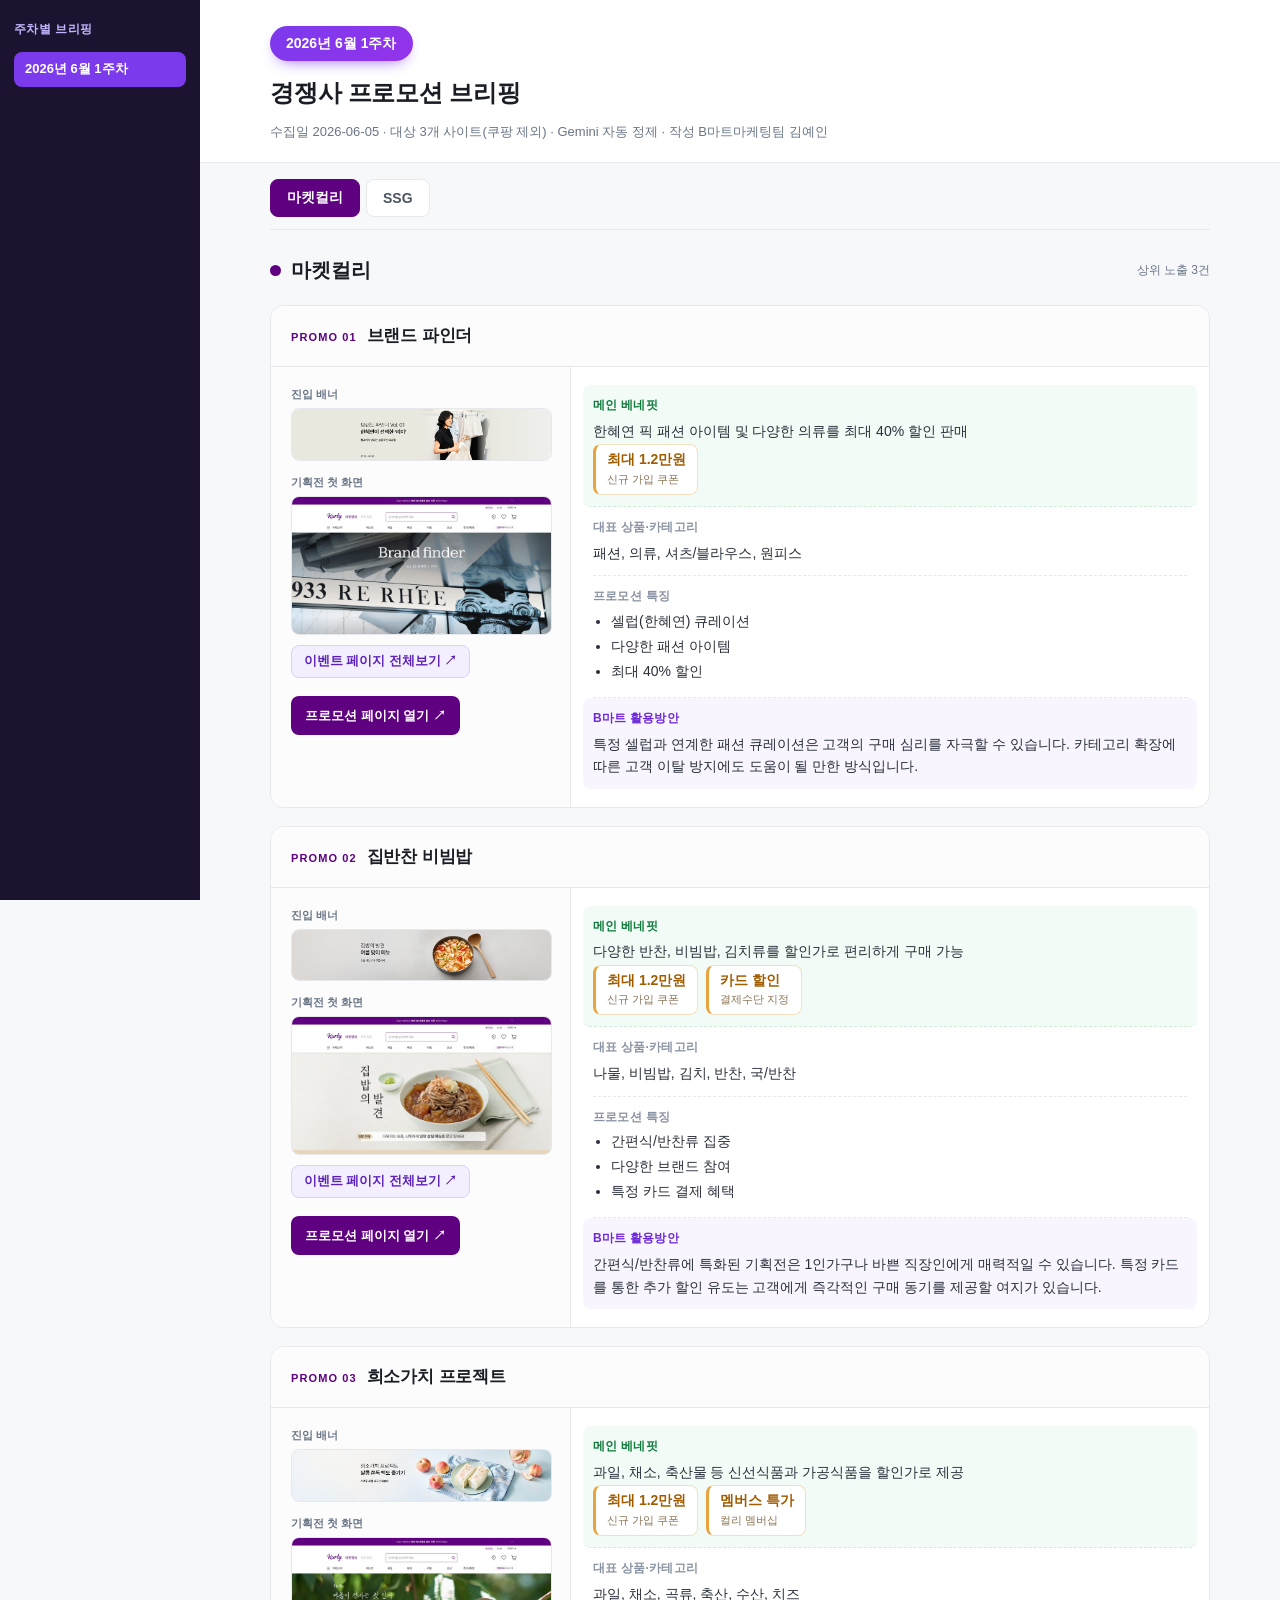
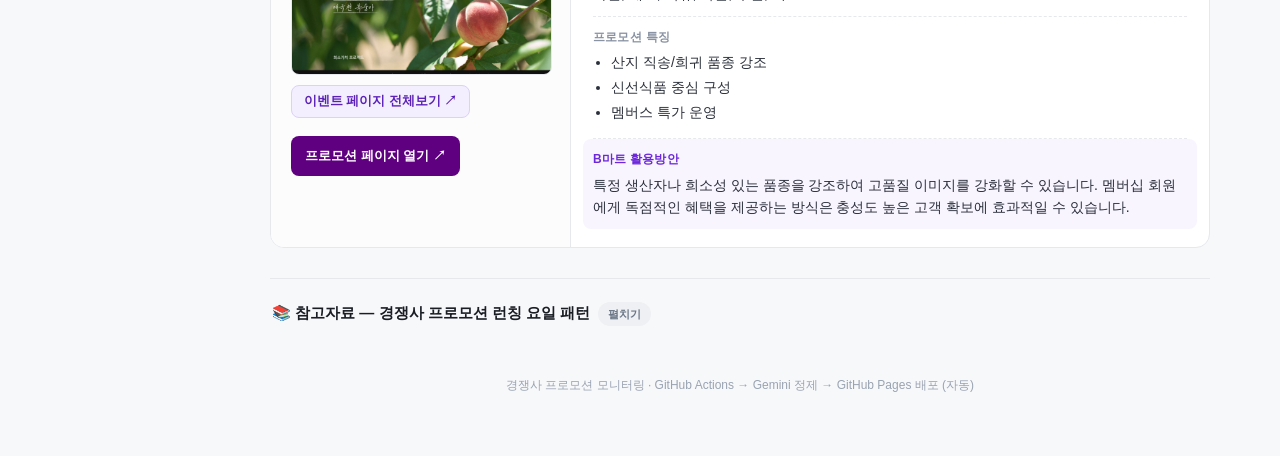
==== pages_archive/2026-06-W1.html @ 83a88d5c "archive: 주차별 리포트 누적 저장" ====
<!DOCTYPE html><html lang="ko"><head><meta charset="utf-8">
<meta name="viewport" content="width=device-width,initial-scale=1">
<title>경쟁사 프로모션 브리핑 — 2026년 6월 1주차</title><style>:root{color-scheme:light;--bg:#f7f8fa;--card:#fff;--ink:#1a1d24;--mut:#697586;--line:#e6e8ec;--ac:#7c3aed}
*{box-sizing:border-box}
body{margin:0;font-family:'Pretendard','Apple SD Gothic Neo','Malgun Gothic',sans-serif;background:var(--bg);color:var(--ink);line-height:1.65;-webkit-font-smoothing:antialiased}
.wrap{max-width:980px;margin:0 auto;padding:0 20px}
.top{background:#fff;border-bottom:1px solid var(--line)}
.top .ey{font-size:11px;letter-spacing:.16em;color:#9aa3b2;font-weight:700;margin:0 0 6px}
.top h1{font-size:24px;font-weight:800;margin:0 0 8px;letter-spacing:-.01em}
.top .meta{font-size:13px;color:var(--mut);padding-bottom:20px}
.top .wrap{padding-top:26px}
/* 탭 */
.tabs{display:flex;gap:6px;flex-wrap:wrap;position:sticky;top:0;background:var(--bg);padding:16px 0 12px;z-index:9;border-bottom:1px solid var(--line);margin-bottom:24px}
.tab{border:1px solid var(--line);background:#fff;border-radius:8px;padding:9px 16px;font-size:14px;font-weight:600;cursor:pointer;color:#4b5563;transition:.12s}
.tab:hover{border-color:var(--ac);color:var(--ac)}
.tab.active{background:var(--ac);border-color:var(--ac);color:#fff}
.panel{display:none}.panel.active{display:block}
.shead{display:flex;align-items:center;gap:10px;margin:0 0 18px;flex-wrap:wrap}
.shead .dot{width:11px;height:11px;border-radius:50%;background:var(--ac)}
.shead h2{font-size:20px;font-weight:800;margin:0}
.tagb{font-size:11.5px;color:var(--ac);border:1px solid var(--ac);padding:3px 10px;border-radius:999px;font-weight:700}
.cnt{font-size:12px;color:var(--mut);margin-left:auto}
/* 프로모션 카드 */
.pc{background:var(--card);border:1px solid var(--line);border-radius:14px;margin-bottom:18px;overflow:hidden}
.pc-head{display:flex;align-items:baseline;gap:10px;padding:16px 20px;border-bottom:1px solid var(--line);background:#fcfcfd}
.pc-head .ix{font-size:11px;font-weight:800;letter-spacing:.1em;color:var(--ac);white-space:nowrap}
.pc-head h3{font-size:17px;font-weight:800;margin:0;letter-spacing:-.01em}
.pc-body{display:grid;grid-template-columns:300px 1fr;gap:0}
.pc-media{padding:18px 18px 18px 20px;border-right:1px solid var(--line);background:#fcfcfd}
.pc-media figure{margin:0 0 12px}
.pc-media figcaption{font-size:11px;font-weight:700;color:var(--mut);margin-bottom:5px}
.pc-media img{width:100%;display:block;border:1px solid var(--line);border-radius:8px}
.open{display:inline-block;margin-top:4px;font-size:13px;font-weight:700;color:#fff;background:var(--ac);padding:9px 14px;border-radius:8px;text-decoration:none}
.open:hover{filter:brightness(.92)}
/* 정보 */
.pc-info{padding:18px 22px}
.pc-info .row{padding:11px 0;border-bottom:1px dashed var(--line)}
.pc-info .row:last-child{border-bottom:0}
.pc-info h4{margin:0 0 4px;font-size:12px;font-weight:800;color:#8a93a3;letter-spacing:.02em}
.pc-info p{margin:0;font-size:14px;color:#2a2f3a;line-height:1.6}
.row.hl-b h4{color:#0f7b3d}.row.hl-b{background:#f2fbf5;margin:0 -10px;padding-left:10px;padding-right:10px;border-radius:8px;border-bottom:1px dashed #cdeed8}
.row.hl-c h4{color:#a15c00}.row.hl-c{background:#fef9f0;margin:0 -10px;padding-left:10px;padding-right:10px;border-radius:8px;border-bottom:1px dashed #f1e0c0}
.row.hl-u h4{color:#6d28d9}.row.hl-u{background:#f8f5ff;margin:0 -10px;padding-left:10px;padding-right:10px;border-radius:8px;border-bottom:0}
/* 참고자료 */
.refsec{margin:30px 0 0;border-top:1px solid var(--line);padding-top:8px}
details.refsec>summary.refsum{cursor:pointer;list-style:none;font-size:15px;font-weight:800;padding:14px 2px;display:flex;align-items:center;gap:8px}
details.refsec>summary.refsum::-webkit-details-marker{display:none}
.refexp{font-size:11px;font-weight:700;color:var(--mut);background:#eef0f3;border-radius:999px;padding:3px 10px}
.refbody{padding:4px 2px 10px}
.refmeta{font-size:11.5px;color:var(--mut)}
.refnote{background:#fff7ed;border:1px solid #fed7aa;color:#9a3412;font-size:12.5px;border-radius:8px;padding:10px 14px;margin:12px 0}
.reftbl{width:100%;border-collapse:collapse;margin:8px 0 16px;font-size:13px;background:#fff;border:1px solid var(--line);border-radius:10px;overflow:hidden}
.reftbl th{background:#f3f4f6;text-align:left;padding:9px 12px;font-size:12px}
.reftbl td{padding:9px 12px;border-top:1px solid var(--line)}
.lv{font-size:11px;font-weight:700;padding:2px 9px;border-radius:999px}
.lv.high{background:#dcfce7;color:#166534}.lv.low{background:#fee2e2;color:#991b1b}
.refgrid{display:grid;grid-template-columns:repeat(3,1fr);gap:12px;margin-bottom:8px}
.refcard{background:#fff;border:1px solid var(--line);border-radius:10px;padding:13px 15px}
.refcard h4{margin:0 0 7px;font-size:13px;font-weight:800}
.refcard p{margin:0;font-size:12.5px;color:#374151;line-height:1.55}
footer{margin:36px 0 60px;font-size:12px;color:#9aa3b2;text-align:center}
@media(max-width:760px){.pc-body{grid-template-columns:1fr}.pc-media{border-right:0;border-bottom:1px solid var(--line)}.refgrid{grid-template-columns:1fr}}
.chips{display:flex;flex-wrap:wrap;gap:8px;margin-top:2px}
.chip{display:inline-flex;flex-direction:column;background:#fff;border:1px solid #f1e0c0;border-left:3px solid #e8a33d;border-radius:8px;padding:6px 11px;min-width:96px}
.chip b{font-size:14px;font-weight:800;color:#a15c00;line-height:1.25}
.chip i{font-size:11px;font-style:normal;color:#8a7355;margin-top:1px}
/* 이미지 호버 '크게 보기' + 라이트박스 */
.pc-media figure.zoom{margin:0 0 12px}
.imgwrap{position:relative;cursor:zoom-in;border:1px solid var(--line);border-radius:8px;overflow:hidden}
.imgwrap img{width:100%;display:block;border:0;border-radius:0}
.zoombadge{position:absolute;inset:0;display:flex;align-items:center;justify-content:center;
  background:rgba(17,20,28,.0);color:#fff;font-size:13px;font-weight:700;opacity:0;transition:.15s;pointer-events:none}
.imgwrap:hover .zoombadge{opacity:1;background:rgba(17,20,28,.45)}
#lightbox{position:fixed;inset:0;background:rgba(0,0,0,.85);z-index:9999;display:none;
  align-items:flex-start;justify-content:center;padding:24px;overflow:auto;cursor:zoom-out}
#lightbox.on{display:flex}
#lightbox img{max-width:96vw;height:auto;border-radius:8px;box-shadow:0 10px 40px rgba(0,0,0,.5)}
#lbclose{position:fixed;top:14px;right:22px;color:#fff;font-size:34px;line-height:1;cursor:pointer;font-weight:300}
/* 좌측 주차 인덱스 + 주차 배지 + 전체보기 버튼 */
.sidenav{position:fixed;top:0;left:0;width:200px;height:100vh;overflow:auto;background:#1c1330;color:#ede9fe;padding:20px 14px}
.sidenav .sn-title{font-size:12px;font-weight:800;letter-spacing:.04em;color:#c4b5fd;margin-bottom:12px}
.sidenav .wk{display:block;font-size:13px;color:#cfc7e6;text-decoration:none;padding:9px 11px;border-radius:8px;margin-bottom:4px;line-height:1.3}
.sidenav .wk:hover{background:rgba(255,255,255,.08)}
.sidenav .wk.cur{background:#7c3aed;color:#fff;font-weight:700}
.sidenav .sn-empty{font-size:12px;color:#8b80b0}
.main{margin-left:200px}
.weekbadge{display:inline-block;background:linear-gradient(135deg,#7c3aed,#9333ea);color:#fff;font-size:14px;font-weight:800;padding:6px 16px;border-radius:999px;margin-bottom:12px;box-shadow:0 6px 16px -8px #7c3aed}
.fullbtn{display:inline-block;margin:-4px 0 14px;font-size:12.5px;font-weight:700;color:#5b21b6;background:#f3effe;border:1px solid #ddd0fb;border-radius:8px;padding:7px 12px;cursor:pointer}
.fullbtn:hover{background:#e9defb}
@media(max-width:860px){.sidenav{position:static;width:auto;height:auto;display:flex;gap:6px;flex-wrap:wrap;padding:12px}.sidenav .sn-title{width:100%}.main{margin-left:0}}
.featul{margin:0;padding-left:18px}
.featul li{font-size:14px;color:#2a2f3a;margin-bottom:4px;line-height:1.5}
.chip i:empty{display:none}</style></head>
<body>
<aside class="sidenav"><div class="sn-title">주차별 브리핑</div><a class="wk cur" href="index.html">2026년 6월 1주차</a></aside>
<div class="main">
<header class="top"><div class="wrap">
<div class="weekbadge">2026년 6월 1주차</div>
<h1>경쟁사 프로모션 브리핑</h1>
<div class="meta">수집일 2026-06-05 · 대상 3개 사이트(쿠팡 제외) · Gemini 자동 정제 · 작성 B마트마케팅팀 김예인</div>
</div></header>
<div class="wrap"><div class="tabs"><button class="tab active" data-t="kurly" style="--ac:#5f0080">마켓컬리</button><button class="tab" data-t="ssg" style="--ac:#cc1717">SSG</button></div><section class="panel active" id="p-kurly" style="--ac:#5f0080"><div class="shead"><span class="dot"></span><h2>마켓컬리</h2><span class="cnt">상위 노출 3건</span></div><article class="pc"><div class="pc-head"><span class="ix">PROMO 01</span><h3>브랜드 파인더</h3></div><div class="pc-body"><div class="pc-media"><figure class="zoom" data-full="img/2026-06-W1/kurly_promo_00_banner.jpg"><figcaption>진입 배너</figcaption><div class="imgwrap"><img loading="lazy" src="img/2026-06-W1/kurly_promo_00_banner.jpg"><span class="zoombadge">🔍 크게 보기</span></div></figure><figure class="zoom" data-full="img/2026-06-W1/kurly_promo_00_full.jpg"><figcaption>기획전 첫 화면</figcaption><div class="imgwrap"><img loading="lazy" src="img/2026-06-W1/kurly_promo_00_top.jpg"><span class="zoombadge">🔍 크게 보기</span></div></figure><button class="fullbtn" data-full="img/2026-06-W1/kurly_promo_00_full.jpg">이벤트 페이지 전체보기 ↗</button><a class="open" href="https://event.kurly.com/lego/event/2026/0529/brandfinder" target="_blank" rel="noopener">프로모션 페이지 열기 ↗</a></div><div class="pc-info"><div class="row hl-b"><h4>메인 베네핏</h4><p>한혜연 픽 패션 아이템 및 다양한 의류를 최대 40% 할인 판매</p><div class="chips"><span class="chip"><b>최대 1.2만원</b><i>신규 가입 쿠폰</i></span></div></div><div class="row "><h4>대표 상품·카테고리</h4><p>패션, 의류, 셔츠/블라우스, 원피스</p></div><div class="row"><h4>프로모션 특징</h4><ul class="featul"><li>셀럽(한혜연) 큐레이션</li><li>다양한 패션 아이템</li><li>최대 40% 할인</li></ul></div><div class="row hl-u"><h4>B마트 활용방안</h4><p>특정 셀럽과 연계한 패션 큐레이션은 고객의 구매 심리를 자극할 수 있습니다. 카테고리 확장에 따른 고객 이탈 방지에도 도움이 될 만한 방식입니다.</p></div></div></div></article><article class="pc"><div class="pc-head"><span class="ix">PROMO 02</span><h3>집반찬 비빔밥</h3></div><div class="pc-body"><div class="pc-media"><figure class="zoom" data-full="img/2026-06-W1/kurly_promo_01_banner.jpg"><figcaption>진입 배너</figcaption><div class="imgwrap"><img loading="lazy" src="img/2026-06-W1/kurly_promo_01_banner.jpg"><span class="zoombadge">🔍 크게 보기</span></div></figure><figure class="zoom" data-full="img/2026-06-W1/kurly_promo_01_full.jpg"><figcaption>기획전 첫 화면</figcaption><div class="imgwrap"><img loading="lazy" src="img/2026-06-W1/kurly_promo_01_top.jpg"><span class="zoombadge">🔍 크게 보기</span></div></figure><button class="fullbtn" data-full="img/2026-06-W1/kurly_promo_01_full.jpg">이벤트 페이지 전체보기 ↗</button><a class="open" href="https://event.kurly.com/lego/event/2026/0601/zipbobb" target="_blank" rel="noopener">프로모션 페이지 열기 ↗</a></div><div class="pc-info"><div class="row hl-b"><h4>메인 베네핏</h4><p>다양한 반찬, 비빔밥, 김치류를 할인가로 편리하게 구매 가능</p><div class="chips"><span class="chip"><b>최대 1.2만원</b><i>신규 가입 쿠폰</i></span><span class="chip"><b>카드 할인</b><i>결제수단 지정</i></span></div></div><div class="row "><h4>대표 상품·카테고리</h4><p>나물, 비빔밥, 김치, 반찬, 국/반찬</p></div><div class="row"><h4>프로모션 특징</h4><ul class="featul"><li>간편식/반찬류 집중</li><li>다양한 브랜드 참여</li><li>특정 카드 결제 혜택</li></ul></div><div class="row hl-u"><h4>B마트 활용방안</h4><p>간편식/반찬류에 특화된 기획전은 1인가구나 바쁜 직장인에게 매력적일 수 있습니다. 특정 카드를 통한 추가 할인 유도는 고객에게 즉각적인 구매 동기를 제공할 여지가 있습니다.</p></div></div></div></article><article class="pc"><div class="pc-head"><span class="ix">PROMO 03</span><h3>희소가치 프로젝트</h3></div><div class="pc-body"><div class="pc-media"><figure class="zoom" data-full="img/2026-06-W1/kurly_promo_02_banner.jpg"><figcaption>진입 배너</figcaption><div class="imgwrap"><img loading="lazy" src="img/2026-06-W1/kurly_promo_02_banner.jpg"><span class="zoombadge">🔍 크게 보기</span></div></figure><figure class="zoom" data-full="img/2026-06-W1/kurly_promo_02_full.jpg"><figcaption>기획전 첫 화면</figcaption><div class="imgwrap"><img loading="lazy" src="img/2026-06-W1/kurly_promo_02_top.jpg"><span class="zoombadge">🔍 크게 보기</span></div></figure><button class="fullbtn" data-full="img/2026-06-W1/kurly_promo_02_full.jpg">이벤트 페이지 전체보기 ↗</button><a class="open" href="https://event.kurly.com/lego/event/2026/0528/valueitem" target="_blank" rel="noopener">프로모션 페이지 열기 ↗</a></div><div class="pc-info"><div class="row hl-b"><h4>메인 베네핏</h4><p>과일, 채소, 축산물 등 신선식품과 가공식품을 할인가로 제공</p><div class="chips"><span class="chip"><b>최대 1.2만원</b><i>신규 가입 쿠폰</i></span><span class="chip"><b>멤버스 특가</b><i>컬리 멤버십</i></span></div></div><div class="row "><h4>대표 상품·카테고리</h4><p>과일, 채소, 곡류, 축산, 수산, 치즈</p></div><div class="row"><h4>프로모션 특징</h4><ul class="featul"><li>산지 직송/희귀 품종 강조</li><li>신선식품 중심 구성</li><li>멤버스 특가 운영</li></ul></div><div class="row hl-u"><h4>B마트 활용방안</h4><p>특정 생산자나 희소성 있는 품종을 강조하여 고품질 이미지를 강화할 수 있습니다. 멤버십 회원에게 독점적인 혜택을 제공하는 방식은 충성도 높은 고객 확보에 효과적일 수 있습니다.</p></div></div></div></article></section><section class="panel" id="p-ssg" style="--ac:#cc1717"><div class="shead"><span class="dot"></span><h2>SSG</h2><span class="cnt">상위 노출 2건</span></div><article class="pc"><div class="pc-head"><span class="ix">PROMO 01</span><h3>고래잇페스타</h3></div><div class="pc-body"><div class="pc-media"><figure class="zoom" data-full="img/2026-06-W1/ssg_promo_01_banner.jpg"><figcaption>진입 배너</figcaption><div class="imgwrap"><img loading="lazy" src="img/2026-06-W1/ssg_promo_01_banner.jpg"><span class="zoombadge">🔍 크게 보기</span></div></figure><figure class="zoom" data-full="img/2026-06-W1/ssg_promo_01_full.jpg"><figcaption>기획전 첫 화면</figcaption><div class="imgwrap"><img loading="lazy" src="img/2026-06-W1/ssg_promo_01_top.jpg"><span class="zoombadge">🔍 크게 보기</span></div></figure><button class="fullbtn" data-full="img/2026-06-W1/ssg_promo_01_full.jpg">이벤트 페이지 전체보기 ↗</button><a class="open" href="https://www.ssg.com/plan/planShop.ssg?dispCmptId=6000131503" target="_blank" rel="noopener">프로모션 페이지 열기 ↗</a></div><div class="pc-info"><div class="row hl-b"><h4>메인 베네핏</h4><p>신선 먹거리, 간편식, 생필품을 최대 50% 할인 및 1+1 증정</p><div class="chips"><span class="chip"><b>최대 50%</b><i>상품 할인</i></span><span class="chip"><b>1+1 증정</b><i>일부 품목</i></span><span class="chip"><b>무료배송</b><i>4만원 이상 구매시</i></span></div></div><div class="row "><h4>대표 상품·카테고리</h4><p>신선식품, 간편식, 생필품, 축산, 과일, 채소</p></div><div class="row"><h4>프로모션 특징</h4><ul class="featul"><li>대규모 할인 행사</li><li>신선/간편식/생필품 전방위</li><li>1+1 증정 품목 다수</li></ul></div><div class="row hl-u"><h4>B마트 활용방안</h4><p>초여름 시즌 대규모 할인은 고객의 즉각적인 구매를 유도하기에 좋습니다. 신선식품, 간편식, 생필품을 아우르는 구성은 장바구니 규모를 확대하는 데 기여할 수 있습니다.</p></div></div></div></article><article class="pc"><div class="pc-head"><span class="ix">PROMO 02</span><h3>쓱닷컴 썸머 페스티벌 1탄</h3></div><div class="pc-body"><div class="pc-media"><figure class="zoom" data-full="img/2026-06-W1/ssg_promo_02_banner.jpg"><figcaption>진입 배너</figcaption><div class="imgwrap"><img loading="lazy" src="img/2026-06-W1/ssg_promo_02_banner.jpg"><span class="zoombadge">🔍 크게 보기</span></div></figure><figure class="zoom" data-full="img/2026-06-W1/ssg_promo_02_full.jpg"><figcaption>기획전 첫 화면</figcaption><div class="imgwrap"><img loading="lazy" src="img/2026-06-W1/ssg_promo_02_top.jpg"><span class="zoombadge">🔍 크게 보기</span></div></figure><button class="fullbtn" data-full="img/2026-06-W1/ssg_promo_02_full.jpg">이벤트 페이지 전체보기 ↗</button><a class="open" href="https://event.ssg.com/eventDetail.ssg?nevntId=1000000022767" target="_blank" rel="noopener">프로모션 페이지 열기 ↗</a></div><div class="pc-info"><div class="row hl-b"><h4>메인 베네핏</h4><p>매일 쓱머니 당첨 기회와 다양한 카드 할인, 클리어런스 특가 제공</p><div class="chips"><span class="chip"><b>최대 3만원</b><i>쓱머니 당첨(매일)</i></span><span class="chip"><b>8% 청구할인</b><i>삼성카드 (5만원↑)</i></span><span class="chip"><b>5% 즉시할인</b><i>BC카드 (7만원↑)</i></span></div></div><div class="row "><h4>대표 상품·카테고리</h4><p>가전, 가구, 패션, 리빙, 식품</p></div><div class="row"><h4>프로모션 특징</h4><ul class="featul"><li>매일 참여형 쓱머니 이벤트</li><li>다양한 카드사 할인 연계</li><li>브랜드 클리어런스 특가</li></ul></div><div class="row hl-u"><h4>B마트 활용방안</h4><p>매일 참여 가능한 게임형 이벤트는 고객의 재방문을 유도하고 앱 사용률을 높일 수 있습니다. 여러 카드사와 제휴하여 할인을 제공하는 방식은 고객의 결제 편의성을 높여줄 수 있습니다.</p></div></div></div></article></section><details class="refsec">
<summary class="refsum">📚 참고자료 — 경쟁사 프로모션 런칭 요일 패턴 <span class="refexp">펼치기</span></summary>
<div class="refbody">
<div class="refmeta">딥 리서치(웹·보도자료 15개 출처, 3중 교차검증) · 2026-06-02 · B마트마케팅팀 김예인</div>
<div class="refnote">⚠️ 2년 전수조사가 아닌 웹 노출 사례(2024~2026 초) 기반. 표본이 적어 패턴 단정 시 주의.</div>
<table class="reftbl">
<thead><tr><th>플랫폼</th><th>주요 패턴</th><th>신뢰도</th></tr></thead>
<tbody>
<tr><td>마켓컬리</td><td>요일 고정 없음 — 월 단위 기획(종료일 기준 역산 추정)</td><td><span class="lv low">낮음</span></td></tr>
<tr><td>SSG닷컴</td><td><b>목~금 런칭, 일요일 마감</b> — 주말 2회 포함 설계</td><td><span class="lv high">높음</span></td></tr>
<tr><td>네이버 컬리N마트</td><td><b>월~화 초반부 런칭</b> 경향</td><td><span class="lv low">낮음</span></td></tr>
</tbody></table>
<div class="refgrid">
<div class="refcard"><h4>마켓컬리</h4><p>원더컬리(월간 정기)는 <b>시작 요일 고정 없음</b>, 종료일(월말) 역산 구조 추정. 벌쓰위크 등 기념행사는 별도 일정(예: 2025.5.19 월요일 시작).</p></div>
<div class="refcard"><h4>SSG닷컴</h4><p>쓱데이: 2024 <b>11/1(금)~11/10(일)</b>, 2025 <b>10/30(목)~11/9(일)</b>. 목~금 런칭→일요일 마감, 주말 2회 포함. 이마트 에브리데이 전단도 목요일 시작. 모니터링 적기: 10월 말 목~금.</p></div>
<div class="refcard"><h4>네이버 컬리N마트</h4><p>그랜드오프닝 2025.9.15(월), 네이버플러스 기획전 2026.1.6(화). 월~화 초반 런칭 경향이나 사례 2건으로 단정 불가. 타임딜 매일 12·14·16시 3회 구조.</p></div>
</div>
</div>
</details>

<footer>경쟁사 프로모션 모니터링 · GitHub Actions → Gemini 정제 → GitHub Pages 배포 (자동)</footer>
</div></div>
<script>
document.querySelectorAll(".tab").forEach(function(b){b.addEventListener("click",function(){
document.querySelectorAll(".tab").forEach(x=>x.classList.remove("active"));
document.querySelectorAll(".panel").forEach(x=>x.classList.remove("active"));
b.classList.add("active");document.getElementById("p-"+b.dataset.t).classList.add("active");
window.scrollTo({top:0,behavior:"smooth"});});});
(function(){var lb=document.createElement("div");lb.id="lightbox";
lb.innerHTML='<span id="lbclose">&times;</span><img id="lbimg">';
document.body.appendChild(lb);var lbimg=lb.querySelector("#lbimg");
function open(src){if(!src)return;lbimg.src=src;lb.classList.add("on");}
document.querySelectorAll(".zoom").forEach(function(f){f.addEventListener("click",function(){open(f.getAttribute("data-full"));});});
document.querySelectorAll(".fullbtn").forEach(function(b){b.addEventListener("click",function(e){e.stopPropagation();open(b.getAttribute("data-full"));});});
lb.addEventListener("click",function(){lb.classList.remove("on");lbimg.src="";});})();
</script></body></html>
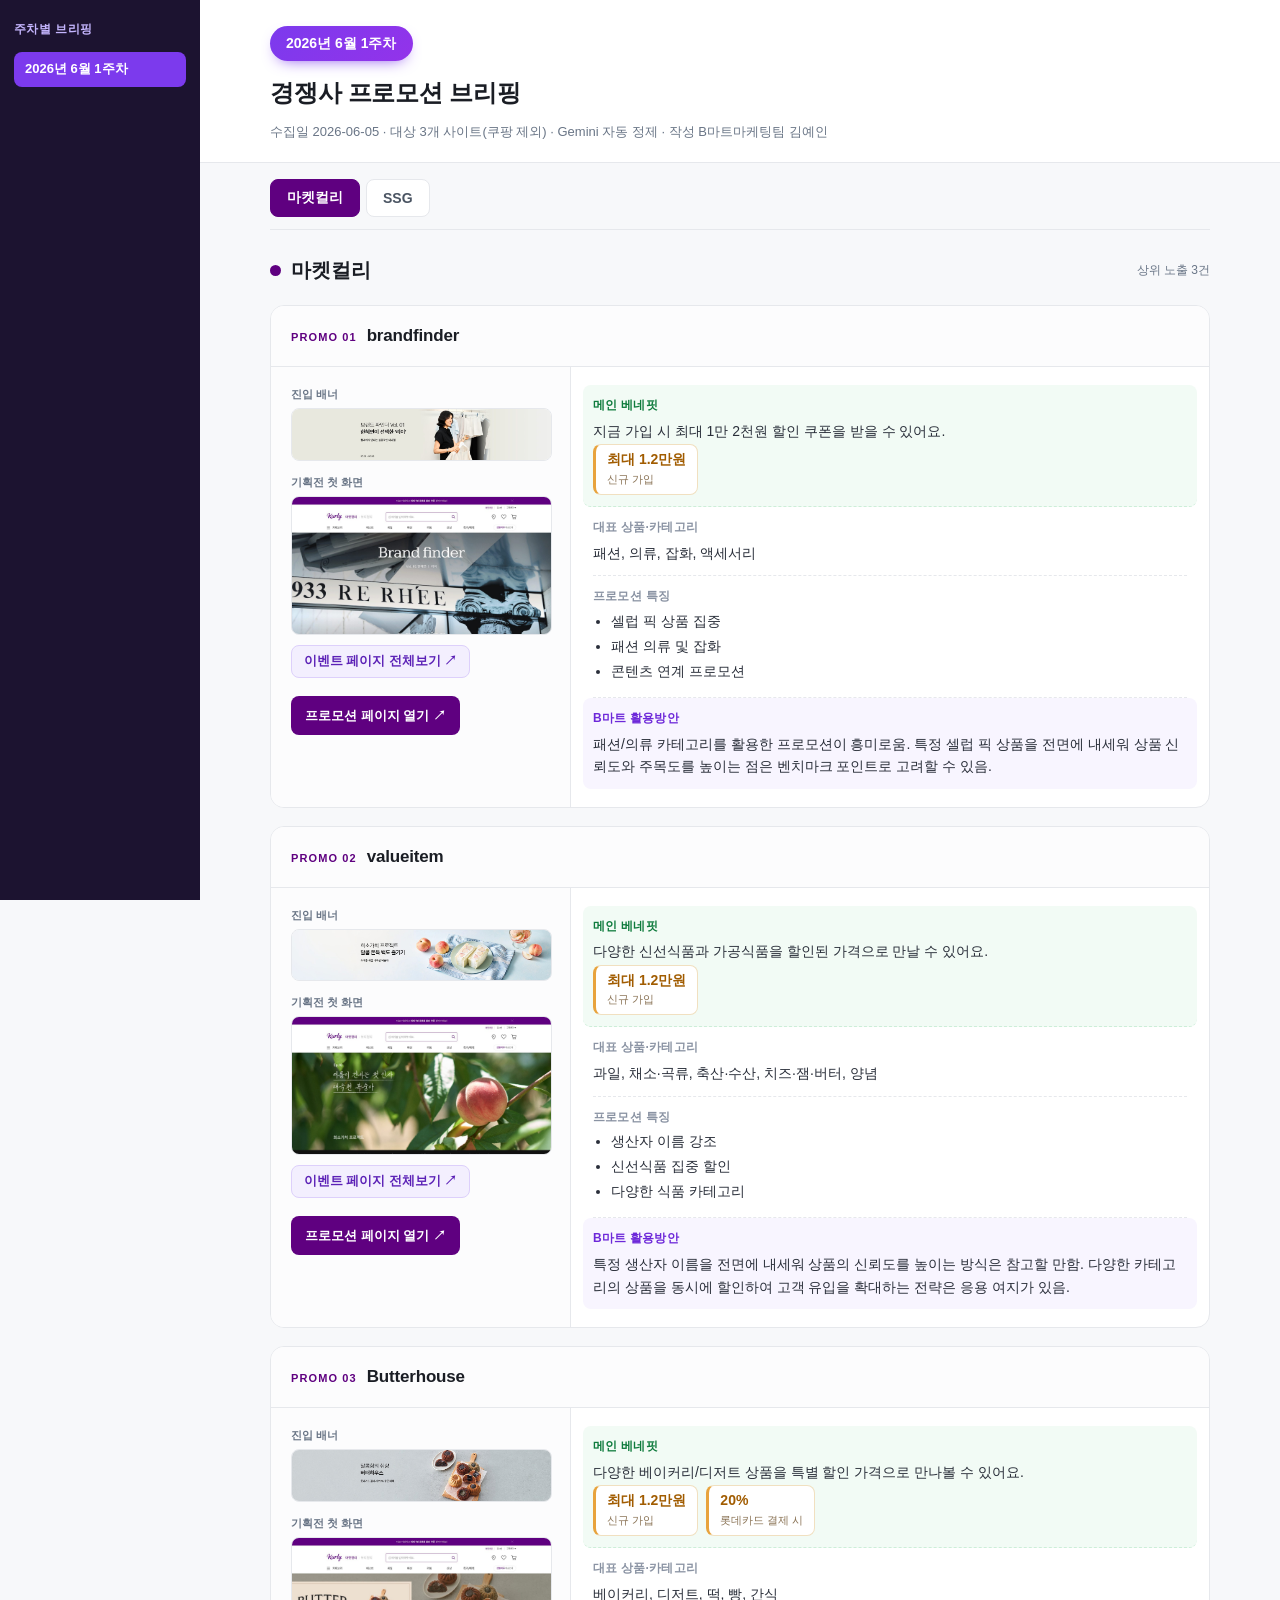
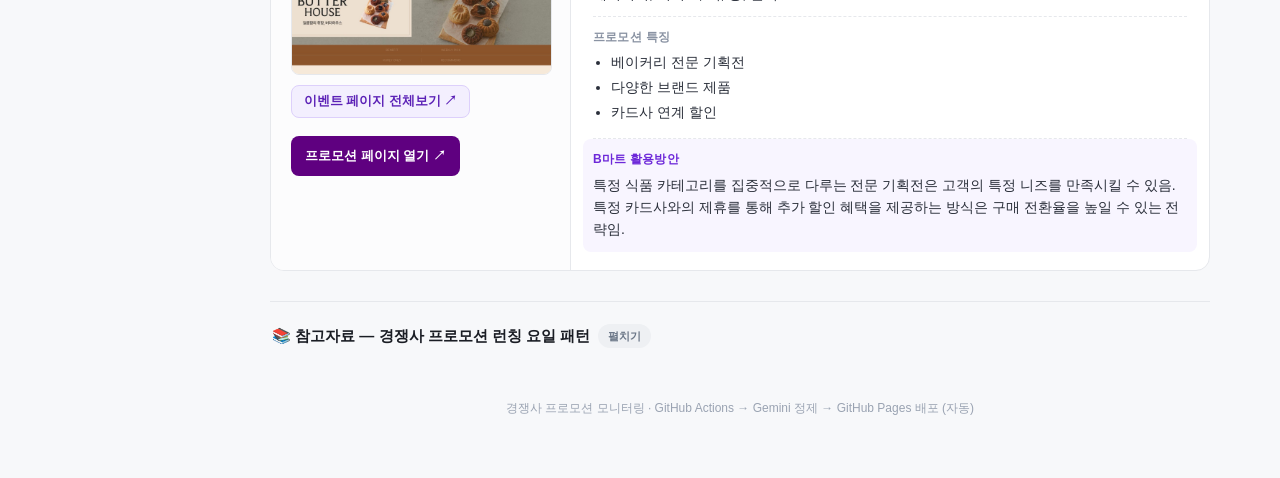
==== commit 9912a76d: "archive: 주차별 리포트 누적 저장" ====
--- a/pages_archive/2026-06-W1.html
+++ b/pages_archive/2026-06-W1.html
@@ -99,7 +99,7 @@
 <h1>경쟁사 프로모션 브리핑</h1>
 <div class="meta">수집일 2026-06-05 · 대상 3개 사이트(쿠팡 제외) · Gemini 자동 정제 · 작성 B마트마케팅팀 김예인</div>
 </div></header>
-<div class="wrap"><div class="tabs"><button class="tab active" data-t="kurly" style="--ac:#5f0080">마켓컬리</button><button class="tab" data-t="ssg" style="--ac:#cc1717">SSG</button></div><section class="panel active" id="p-kurly" style="--ac:#5f0080"><div class="shead"><span class="dot"></span><h2>마켓컬리</h2><span class="cnt">상위 노출 3건</span></div><article class="pc"><div class="pc-head"><span class="ix">PROMO 01</span><h3>브랜드 파인더</h3></div><div class="pc-body"><div class="pc-media"><figure class="zoom" data-full="img/2026-06-W1/kurly_promo_00_banner.jpg"><figcaption>진입 배너</figcaption><div class="imgwrap"><img loading="lazy" src="img/2026-06-W1/kurly_promo_00_banner.jpg"><span class="zoombadge">🔍 크게 보기</span></div></figure><figure class="zoom" data-full="img/2026-06-W1/kurly_promo_00_full.jpg"><figcaption>기획전 첫 화면</figcaption><div class="imgwrap"><img loading="lazy" src="img/2026-06-W1/kurly_promo_00_top.jpg"><span class="zoombadge">🔍 크게 보기</span></div></figure><button class="fullbtn" data-full="img/2026-06-W1/kurly_promo_00_full.jpg">이벤트 페이지 전체보기 ↗</button><a class="open" href="https://event.kurly.com/lego/event/2026/0529/brandfinder" target="_blank" rel="noopener">프로모션 페이지 열기 ↗</a></div><div class="pc-info"><div class="row hl-b"><h4>메인 베네핏</h4><p>한혜연 픽 패션 아이템 및 다양한 의류를 최대 40% 할인 판매</p><div class="chips"><span class="chip"><b>최대 1.2만원</b><i>신규 가입 쿠폰</i></span></div></div><div class="row "><h4>대표 상품·카테고리</h4><p>패션, 의류, 셔츠/블라우스, 원피스</p></div><div class="row"><h4>프로모션 특징</h4><ul class="featul"><li>셀럽(한혜연) 큐레이션</li><li>다양한 패션 아이템</li><li>최대 40% 할인</li></ul></div><div class="row hl-u"><h4>B마트 활용방안</h4><p>특정 셀럽과 연계한 패션 큐레이션은 고객의 구매 심리를 자극할 수 있습니다. 카테고리 확장에 따른 고객 이탈 방지에도 도움이 될 만한 방식입니다.</p></div></div></div></article><article class="pc"><div class="pc-head"><span class="ix">PROMO 02</span><h3>집반찬 비빔밥</h3></div><div class="pc-body"><div class="pc-media"><figure class="zoom" data-full="img/2026-06-W1/kurly_promo_01_banner.jpg"><figcaption>진입 배너</figcaption><div class="imgwrap"><img loading="lazy" src="img/2026-06-W1/kurly_promo_01_banner.jpg"><span class="zoombadge">🔍 크게 보기</span></div></figure><figure class="zoom" data-full="img/2026-06-W1/kurly_promo_01_full.jpg"><figcaption>기획전 첫 화면</figcaption><div class="imgwrap"><img loading="lazy" src="img/2026-06-W1/kurly_promo_01_top.jpg"><span class="zoombadge">🔍 크게 보기</span></div></figure><button class="fullbtn" data-full="img/2026-06-W1/kurly_promo_01_full.jpg">이벤트 페이지 전체보기 ↗</button><a class="open" href="https://event.kurly.com/lego/event/2026/0601/zipbobb" target="_blank" rel="noopener">프로모션 페이지 열기 ↗</a></div><div class="pc-info"><div class="row hl-b"><h4>메인 베네핏</h4><p>다양한 반찬, 비빔밥, 김치류를 할인가로 편리하게 구매 가능</p><div class="chips"><span class="chip"><b>최대 1.2만원</b><i>신규 가입 쿠폰</i></span><span class="chip"><b>카드 할인</b><i>결제수단 지정</i></span></div></div><div class="row "><h4>대표 상품·카테고리</h4><p>나물, 비빔밥, 김치, 반찬, 국/반찬</p></div><div class="row"><h4>프로모션 특징</h4><ul class="featul"><li>간편식/반찬류 집중</li><li>다양한 브랜드 참여</li><li>특정 카드 결제 혜택</li></ul></div><div class="row hl-u"><h4>B마트 활용방안</h4><p>간편식/반찬류에 특화된 기획전은 1인가구나 바쁜 직장인에게 매력적일 수 있습니다. 특정 카드를 통한 추가 할인 유도는 고객에게 즉각적인 구매 동기를 제공할 여지가 있습니다.</p></div></div></div></article><article class="pc"><div class="pc-head"><span class="ix">PROMO 03</span><h3>희소가치 프로젝트</h3></div><div class="pc-body"><div class="pc-media"><figure class="zoom" data-full="img/2026-06-W1/kurly_promo_02_banner.jpg"><figcaption>진입 배너</figcaption><div class="imgwrap"><img loading="lazy" src="img/2026-06-W1/kurly_promo_02_banner.jpg"><span class="zoombadge">🔍 크게 보기</span></div></figure><figure class="zoom" data-full="img/2026-06-W1/kurly_promo_02_full.jpg"><figcaption>기획전 첫 화면</figcaption><div class="imgwrap"><img loading="lazy" src="img/2026-06-W1/kurly_promo_02_top.jpg"><span class="zoombadge">🔍 크게 보기</span></div></figure><button class="fullbtn" data-full="img/2026-06-W1/kurly_promo_02_full.jpg">이벤트 페이지 전체보기 ↗</button><a class="open" href="https://event.kurly.com/lego/event/2026/0528/valueitem" target="_blank" rel="noopener">프로모션 페이지 열기 ↗</a></div><div class="pc-info"><div class="row hl-b"><h4>메인 베네핏</h4><p>과일, 채소, 축산물 등 신선식품과 가공식품을 할인가로 제공</p><div class="chips"><span class="chip"><b>최대 1.2만원</b><i>신규 가입 쿠폰</i></span><span class="chip"><b>멤버스 특가</b><i>컬리 멤버십</i></span></div></div><div class="row "><h4>대표 상품·카테고리</h4><p>과일, 채소, 곡류, 축산, 수산, 치즈</p></div><div class="row"><h4>프로모션 특징</h4><ul class="featul"><li>산지 직송/희귀 품종 강조</li><li>신선식품 중심 구성</li><li>멤버스 특가 운영</li></ul></div><div class="row hl-u"><h4>B마트 활용방안</h4><p>특정 생산자나 희소성 있는 품종을 강조하여 고품질 이미지를 강화할 수 있습니다. 멤버십 회원에게 독점적인 혜택을 제공하는 방식은 충성도 높은 고객 확보에 효과적일 수 있습니다.</p></div></div></div></article></section><section class="panel" id="p-ssg" style="--ac:#cc1717"><div class="shead"><span class="dot"></span><h2>SSG</h2><span class="cnt">상위 노출 2건</span></div><article class="pc"><div class="pc-head"><span class="ix">PROMO 01</span><h3>고래잇페스타</h3></div><div class="pc-body"><div class="pc-media"><figure class="zoom" data-full="img/2026-06-W1/ssg_promo_01_banner.jpg"><figcaption>진입 배너</figcaption><div class="imgwrap"><img loading="lazy" src="img/2026-06-W1/ssg_promo_01_banner.jpg"><span class="zoombadge">🔍 크게 보기</span></div></figure><figure class="zoom" data-full="img/2026-06-W1/ssg_promo_01_full.jpg"><figcaption>기획전 첫 화면</figcaption><div class="imgwrap"><img loading="lazy" src="img/2026-06-W1/ssg_promo_01_top.jpg"><span class="zoombadge">🔍 크게 보기</span></div></figure><button class="fullbtn" data-full="img/2026-06-W1/ssg_promo_01_full.jpg">이벤트 페이지 전체보기 ↗</button><a class="open" href="https://www.ssg.com/plan/planShop.ssg?dispCmptId=6000131503" target="_blank" rel="noopener">프로모션 페이지 열기 ↗</a></div><div class="pc-info"><div class="row hl-b"><h4>메인 베네핏</h4><p>신선 먹거리, 간편식, 생필품을 최대 50% 할인 및 1+1 증정</p><div class="chips"><span class="chip"><b>최대 50%</b><i>상품 할인</i></span><span class="chip"><b>1+1 증정</b><i>일부 품목</i></span><span class="chip"><b>무료배송</b><i>4만원 이상 구매시</i></span></div></div><div class="row "><h4>대표 상품·카테고리</h4><p>신선식품, 간편식, 생필품, 축산, 과일, 채소</p></div><div class="row"><h4>프로모션 특징</h4><ul class="featul"><li>대규모 할인 행사</li><li>신선/간편식/생필품 전방위</li><li>1+1 증정 품목 다수</li></ul></div><div class="row hl-u"><h4>B마트 활용방안</h4><p>초여름 시즌 대규모 할인은 고객의 즉각적인 구매를 유도하기에 좋습니다. 신선식품, 간편식, 생필품을 아우르는 구성은 장바구니 규모를 확대하는 데 기여할 수 있습니다.</p></div></div></div></article><article class="pc"><div class="pc-head"><span class="ix">PROMO 02</span><h3>쓱닷컴 썸머 페스티벌 1탄</h3></div><div class="pc-body"><div class="pc-media"><figure class="zoom" data-full="img/2026-06-W1/ssg_promo_02_banner.jpg"><figcaption>진입 배너</figcaption><div class="imgwrap"><img loading="lazy" src="img/2026-06-W1/ssg_promo_02_banner.jpg"><span class="zoombadge">🔍 크게 보기</span></div></figure><figure class="zoom" data-full="img/2026-06-W1/ssg_promo_02_full.jpg"><figcaption>기획전 첫 화면</figcaption><div class="imgwrap"><img loading="lazy" src="img/2026-06-W1/ssg_promo_02_top.jpg"><span class="zoombadge">🔍 크게 보기</span></div></figure><button class="fullbtn" data-full="img/2026-06-W1/ssg_promo_02_full.jpg">이벤트 페이지 전체보기 ↗</button><a class="open" href="https://event.ssg.com/eventDetail.ssg?nevntId=1000000022767" target="_blank" rel="noopener">프로모션 페이지 열기 ↗</a></div><div class="pc-info"><div class="row hl-b"><h4>메인 베네핏</h4><p>매일 쓱머니 당첨 기회와 다양한 카드 할인, 클리어런스 특가 제공</p><div class="chips"><span class="chip"><b>최대 3만원</b><i>쓱머니 당첨(매일)</i></span><span class="chip"><b>8% 청구할인</b><i>삼성카드 (5만원↑)</i></span><span class="chip"><b>5% 즉시할인</b><i>BC카드 (7만원↑)</i></span></div></div><div class="row "><h4>대표 상품·카테고리</h4><p>가전, 가구, 패션, 리빙, 식품</p></div><div class="row"><h4>프로모션 특징</h4><ul class="featul"><li>매일 참여형 쓱머니 이벤트</li><li>다양한 카드사 할인 연계</li><li>브랜드 클리어런스 특가</li></ul></div><div class="row hl-u"><h4>B마트 활용방안</h4><p>매일 참여 가능한 게임형 이벤트는 고객의 재방문을 유도하고 앱 사용률을 높일 수 있습니다. 여러 카드사와 제휴하여 할인을 제공하는 방식은 고객의 결제 편의성을 높여줄 수 있습니다.</p></div></div></div></article></section><details class="refsec">
+<div class="wrap"><div class="tabs"><button class="tab active" data-t="kurly" style="--ac:#5f0080">마켓컬리</button><button class="tab" data-t="ssg" style="--ac:#cc1717">SSG</button></div><section class="panel active" id="p-kurly" style="--ac:#5f0080"><div class="shead"><span class="dot"></span><h2>마켓컬리</h2><span class="cnt">상위 노출 3건</span></div><article class="pc"><div class="pc-head"><span class="ix">PROMO 01</span><h3>brandfinder</h3></div><div class="pc-body"><div class="pc-media"><figure class="zoom" data-full="img/2026-06-W1/kurly_promo_00_banner.jpg"><figcaption>진입 배너</figcaption><div class="imgwrap"><img loading="lazy" src="img/2026-06-W1/kurly_promo_00_banner.jpg"><span class="zoombadge">🔍 크게 보기</span></div></figure><figure class="zoom" data-full="img/2026-06-W1/kurly_promo_00_full.jpg"><figcaption>기획전 첫 화면</figcaption><div class="imgwrap"><img loading="lazy" src="img/2026-06-W1/kurly_promo_00_top.jpg"><span class="zoombadge">🔍 크게 보기</span></div></figure><button class="fullbtn" data-full="img/2026-06-W1/kurly_promo_00_full.jpg">이벤트 페이지 전체보기 ↗</button><a class="open" href="https://event.kurly.com/lego/event/2026/0529/brandfinder" target="_blank" rel="noopener">프로모션 페이지 열기 ↗</a></div><div class="pc-info"><div class="row hl-b"><h4>메인 베네핏</h4><p>지금 가입 시 최대 1만 2천원 할인 쿠폰을 받을 수 있어요.</p><div class="chips"><span class="chip"><b>최대 1.2만원</b><i>신규 가입</i></span></div></div><div class="row "><h4>대표 상품·카테고리</h4><p>패션, 의류, 잡화, 액세서리</p></div><div class="row"><h4>프로모션 특징</h4><ul class="featul"><li>셀럽 픽 상품 집중</li><li>패션 의류 및 잡화</li><li>콘텐츠 연계 프로모션</li></ul></div><div class="row hl-u"><h4>B마트 활용방안</h4><p>패션/의류 카테고리를 활용한 프로모션이 흥미로움. 특정 셀럽 픽 상품을 전면에 내세워 상품 신뢰도와 주목도를 높이는 점은 벤치마크 포인트로 고려할 수 있음.</p></div></div></div></article><article class="pc"><div class="pc-head"><span class="ix">PROMO 02</span><h3>valueitem</h3></div><div class="pc-body"><div class="pc-media"><figure class="zoom" data-full="img/2026-06-W1/kurly_promo_01_banner.jpg"><figcaption>진입 배너</figcaption><div class="imgwrap"><img loading="lazy" src="img/2026-06-W1/kurly_promo_01_banner.jpg"><span class="zoombadge">🔍 크게 보기</span></div></figure><figure class="zoom" data-full="img/2026-06-W1/kurly_promo_01_full.jpg"><figcaption>기획전 첫 화면</figcaption><div class="imgwrap"><img loading="lazy" src="img/2026-06-W1/kurly_promo_01_top.jpg"><span class="zoombadge">🔍 크게 보기</span></div></figure><button class="fullbtn" data-full="img/2026-06-W1/kurly_promo_01_full.jpg">이벤트 페이지 전체보기 ↗</button><a class="open" href="https://event.kurly.com/lego/event/2026/0528/valueitem" target="_blank" rel="noopener">프로모션 페이지 열기 ↗</a></div><div class="pc-info"><div class="row hl-b"><h4>메인 베네핏</h4><p>다양한 신선식품과 가공식품을 할인된 가격으로 만날 수 있어요.</p><div class="chips"><span class="chip"><b>최대 1.2만원</b><i>신규 가입</i></span></div></div><div class="row "><h4>대표 상품·카테고리</h4><p>과일, 채소·곡류, 축산·수산, 치즈·잼·버터, 양념</p></div><div class="row"><h4>프로모션 특징</h4><ul class="featul"><li>생산자 이름 강조</li><li>신선식품 집중 할인</li><li>다양한 식품 카테고리</li></ul></div><div class="row hl-u"><h4>B마트 활용방안</h4><p>특정 생산자 이름을 전면에 내세워 상품의 신뢰도를 높이는 방식은 참고할 만함. 다양한 카테고리의 상품을 동시에 할인하여 고객 유입을 확대하는 전략은 응용 여지가 있음.</p></div></div></div></article><article class="pc"><div class="pc-head"><span class="ix">PROMO 03</span><h3>Butterhouse</h3></div><div class="pc-body"><div class="pc-media"><figure class="zoom" data-full="img/2026-06-W1/kurly_promo_02_banner.jpg"><figcaption>진입 배너</figcaption><div class="imgwrap"><img loading="lazy" src="img/2026-06-W1/kurly_promo_02_banner.jpg"><span class="zoombadge">🔍 크게 보기</span></div></figure><figure class="zoom" data-full="img/2026-06-W1/kurly_promo_02_full.jpg"><figcaption>기획전 첫 화면</figcaption><div class="imgwrap"><img loading="lazy" src="img/2026-06-W1/kurly_promo_02_top.jpg"><span class="zoombadge">🔍 크게 보기</span></div></figure><button class="fullbtn" data-full="img/2026-06-W1/kurly_promo_02_full.jpg">이벤트 페이지 전체보기 ↗</button><a class="open" href="https://event.kurly.com/lego/event/2027/0108/Butterhouse" target="_blank" rel="noopener">프로모션 페이지 열기 ↗</a></div><div class="pc-info"><div class="row hl-b"><h4>메인 베네핏</h4><p>다양한 베이커리/디저트 상품을 특별 할인 가격으로 만나볼 수 있어요.</p><div class="chips"><span class="chip"><b>최대 1.2만원</b><i>신규 가입</i></span><span class="chip"><b>20%</b><i>롯데카드 결제 시</i></span></div></div><div class="row "><h4>대표 상품·카테고리</h4><p>베이커리, 디저트, 떡, 빵, 간식</p></div><div class="row"><h4>프로모션 특징</h4><ul class="featul"><li>베이커리 전문 기획전</li><li>다양한 브랜드 제품</li><li>카드사 연계 할인</li></ul></div><div class="row hl-u"><h4>B마트 활용방안</h4><p>특정 식품 카테고리를 집중적으로 다루는 전문 기획전은 고객의 특정 니즈를 만족시킬 수 있음. 특정 카드사와의 제휴를 통해 추가 할인 혜택을 제공하는 방식은 구매 전환율을 높일 수 있는 전략임.</p></div></div></div></article></section><section class="panel" id="p-ssg" style="--ac:#cc1717"><div class="shead"><span class="dot"></span><h2>SSG</h2><span class="cnt">상위 노출 3건</span></div><article class="pc"><div class="pc-head"><span class="ix">PROMO 01</span><h3>고래잇페스타</h3></div><div class="pc-body"><div class="pc-media"><figure class="zoom" data-full="img/2026-06-W1/ssg_promo_00_banner.jpg"><figcaption>진입 배너</figcaption><div class="imgwrap"><img loading="lazy" src="img/2026-06-W1/ssg_promo_00_banner.jpg"><span class="zoombadge">🔍 크게 보기</span></div></figure><figure class="zoom" data-full="img/2026-06-W1/ssg_promo_00_full.jpg"><figcaption>기획전 첫 화면</figcaption><div class="imgwrap"><img loading="lazy" src="img/2026-06-W1/ssg_promo_00_top.jpg"><span class="zoombadge">🔍 크게 보기</span></div></figure><button class="fullbtn" data-full="img/2026-06-W1/ssg_promo_00_full.jpg">이벤트 페이지 전체보기 ↗</button><a class="open" href="https://www.ssg.com/plan/planShop.ssg?dispCmptId=6000131503" target="_blank" rel="noopener">프로모션 페이지 열기 ↗</a></div><div class="pc-info"><div class="row hl-b"><h4>메인 베네핏</h4><p>신선식품, 간편식, 생필품을 최대 50% 할인 및 1+1 혜택으로 만날 수 있어요.</p><div class="chips"><span class="chip"><b>최대 50%</b><i>다양한 상품 할인</i></span><span class="chip"><b>하나 더</b><i>1+1 증정</i></span><span class="chip"><b>무료배송</b><i>4만원 이상 구매 시</i></span></div></div><div class="row "><h4>대표 상품·카테고리</h4><p>신선식품, 간편식, 생필품, 축산·수산, 채소·과일</p></div><div class="row"><h4>프로모션 특징</h4><ul class="featul"><li>최대 50% 할인</li><li>1+1 증정 행사</li><li>주간 전단 연계</li></ul></div><div class="row hl-u"><h4>B마트 활용방안</h4><p>&#x27;고래잇페스타&#x27;처럼 고유 명칭을 사용해 인지도를 높이는 점이 인상적임. 핵심 카테고리를 아우르며 최대 할인율을 적용하는 방식은 B마트의 핵심 상품군 강화에 참고할 만함.</p></div></div></div></article><article class="pc"><div class="pc-head"><span class="ix">PROMO 02</span><h3>쓱닷컴 썸머 페스티벌1</h3></div><div class="pc-body"><div class="pc-media"><figure class="zoom" data-full="img/2026-06-W1/ssg_promo_01_banner.jpg"><figcaption>진입 배너</figcaption><div class="imgwrap"><img loading="lazy" src="img/2026-06-W1/ssg_promo_01_banner.jpg"><span class="zoombadge">🔍 크게 보기</span></div></figure><figure class="zoom" data-full="img/2026-06-W1/ssg_promo_01_full.jpg"><figcaption>기획전 첫 화면</figcaption><div class="imgwrap"><img loading="lazy" src="img/2026-06-W1/ssg_promo_01_top.jpg"><span class="zoombadge">🔍 크게 보기</span></div></figure><button class="fullbtn" data-full="img/2026-06-W1/ssg_promo_01_full.jpg">이벤트 페이지 전체보기 ↗</button><a class="open" href="https://event.ssg.com/eventDetail.ssg?nevntId=1000000022767" target="_blank" rel="noopener">프로모션 페이지 열기 ↗</a></div><div class="pc-info"><div class="row hl-b"><h4>메인 베네핏</h4><p>매일 쓱머니 당첨 기회와 카드사 청구할인, 클리어런스 특가 상품을 제공해요.</p><div class="chips"><span class="chip"><b>최대 3만원</b><i>SSG머니 당첨</i></span><span class="chip"><b>8%</b><i>삼성카드 청구할인</i></span><span class="chip"><b>5%</b><i>BC카드 즉시할인</i></span></div></div><div class="row "><h4>대표 상품·카테고리</h4><p>가전, 디지털, 리빙, 패션, 스포츠</p></div><div class="row"><h4>프로모션 특징</h4><ul class="featul"><li>매일 쓱머니 당첨</li><li>썸머 클리어런스 특가</li><li>카드사 연계 할인</li></ul></div><div class="row hl-u"><h4>B마트 활용방안</h4><p>매일 참여 가능한 쓱머니 이벤트는 고객의 반복적인 앱 방문을 유도할 수 있음. 고가 제품군을 포함한 특가 구성을 통해 다양한 고객층을 공략하는 점은 참고할 만함.</p></div></div></div></article><article class="pc"><div class="pc-head"><span class="ix">PROMO 03</span><h3>쓱닷컴 썸머페 장보기</h3></div><div class="pc-body"><div class="pc-media"><figure class="zoom" data-full="img/2026-06-W1/ssg_promo_02_banner.jpg"><figcaption>진입 배너</figcaption><div class="imgwrap"><img loading="lazy" src="img/2026-06-W1/ssg_promo_02_banner.jpg"><span class="zoombadge">🔍 크게 보기</span></div></figure><figure class="zoom" data-full="img/2026-06-W1/ssg_promo_02_full.jpg"><figcaption>기획전 첫 화면</figcaption><div class="imgwrap"><img loading="lazy" src="img/2026-06-W1/ssg_promo_02_top.jpg"><span class="zoombadge">🔍 크게 보기</span></div></figure><button class="fullbtn" data-full="img/2026-06-W1/ssg_promo_02_full.jpg">이벤트 페이지 전체보기 ↗</button><a class="open" href="https://event.ssg.com/eventDetail.ssg?nevntId=1000000022793" target="_blank" rel="noopener">프로모션 페이지 열기 ↗</a></div><div class="pc-info"><div class="row hl-b"><h4>메인 베네핏</h4><p>전국택배 10% 쿠폰과 쓱배송 할인 상품으로 장보기를 저렴하게 할 수 있어요.</p><div class="chips"><span class="chip"><b>10%</b><i>전국택배 쿠폰</i></span><span class="chip"><b>5%</b><i>BC카드 즉시할인</i></span></div></div><div class="row "><h4>대표 상품·카테고리</h4><p>가공식품, 건강식품, 신선식품, 생활용품</p></div><div class="row"><h4>프로모션 특징</h4><ul class="featul"><li>전국 택배 전용 쿠폰</li><li>쓱배송 상품 할인</li><li>ID당 쿠폰 2장 지급</li></ul></div><div class="row hl-u"><h4>B마트 활용방안</h4><p>전국 택배 전용 쿠폰 제공은 배송 한계를 보완하여 고객 접근성을 높일 수 있음. 다양한 유형의 상품을 포함한 기획은 고객의 여러 구매 니즈를 충족시키는 벤치마킹 요소임.</p></div></div></div></article></section><details class="refsec">
 <summary class="refsum">📚 참고자료 — 경쟁사 프로모션 런칭 요일 패턴 <span class="refexp">펼치기</span></summary>
 <div class="refbody">
 <div class="refmeta">딥 리서치(웹·보도자료 15개 출처, 3중 교차검증) · 2026-06-02 · B마트마케팅팀 김예인</div>
